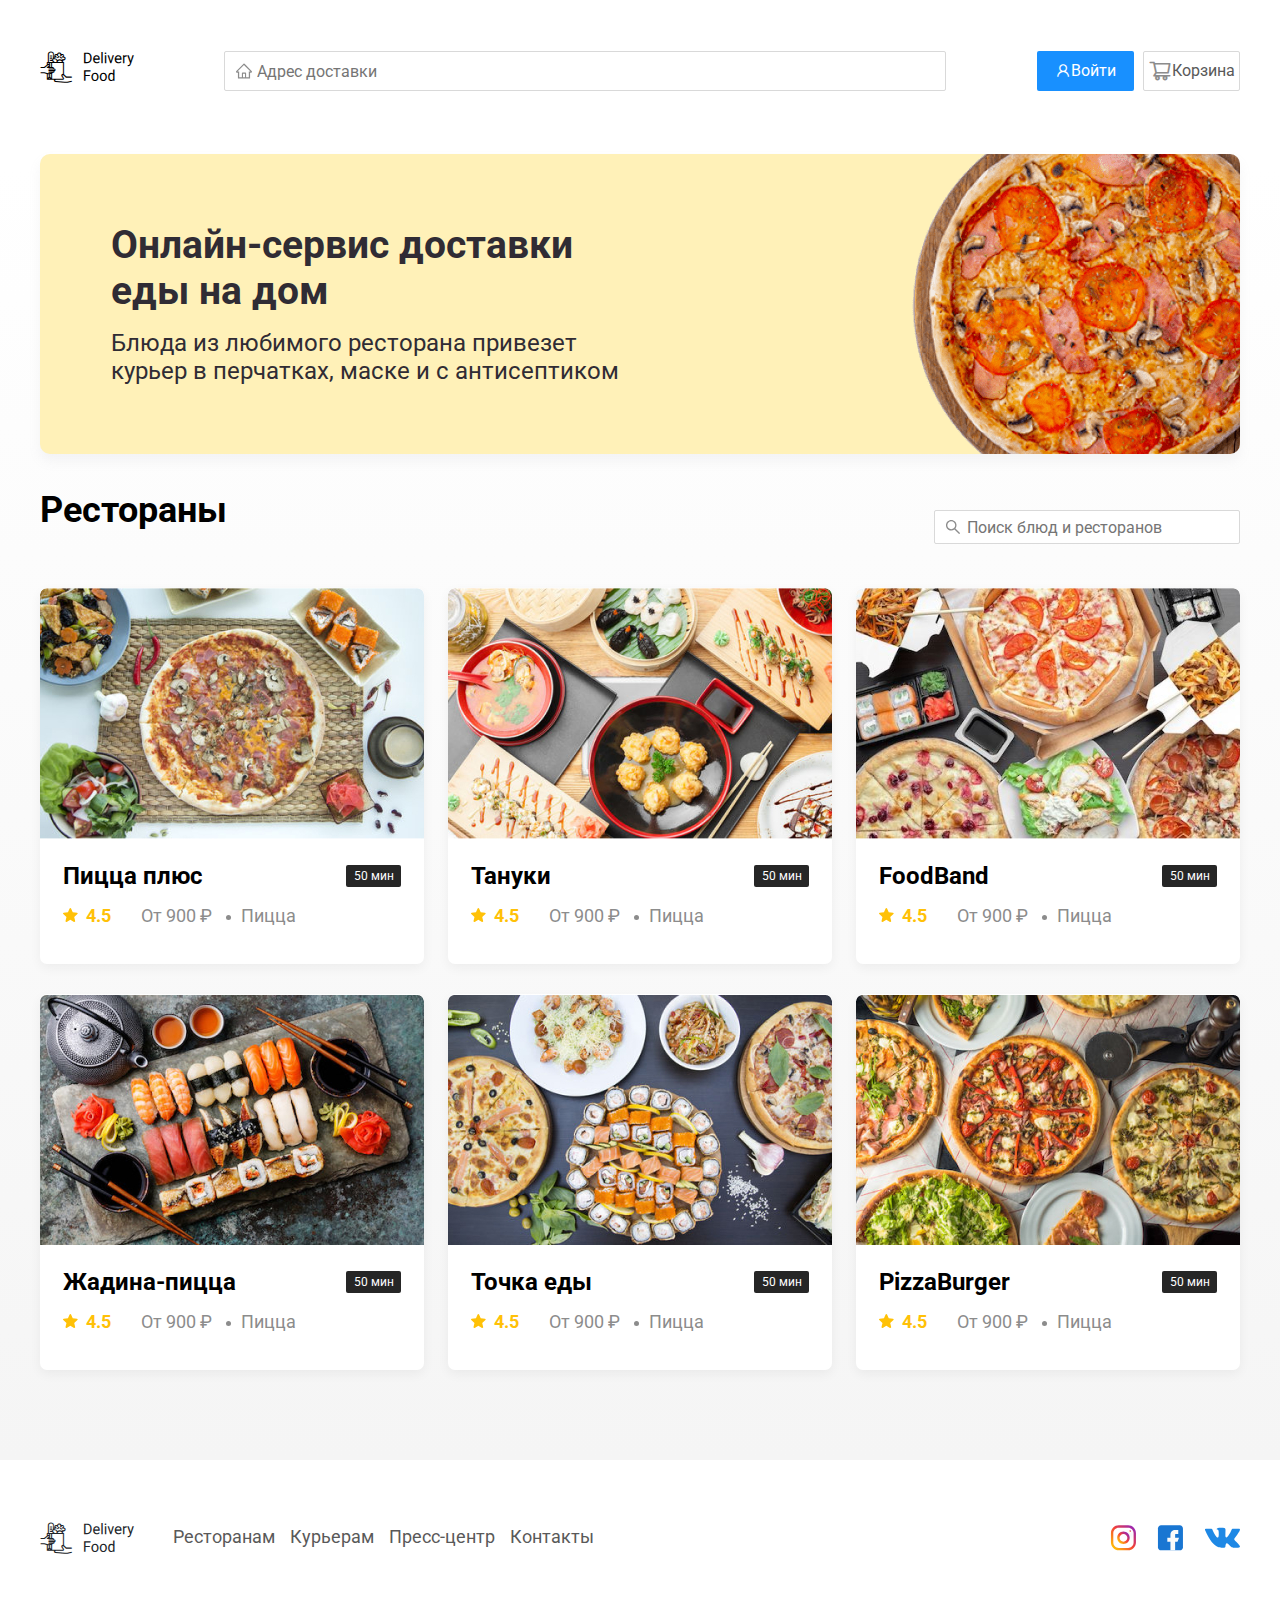
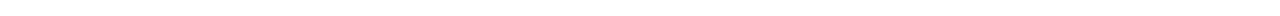
==== index.html @ 780f8e4d "first" ====
<!DOCTYPE html>
<html lang="en">
<head>
    <meta charset="UTF-8">
    <meta name="viewport" content="width=device-width, initial-scale=1.0">
    <link rel="stylesheet" href="css/bootstrap-reboot.css">
    <link rel="stylesheet" href="css/fonts.css">
    <link rel="stylesheet" href="css/normalize.css">
    <link rel="stylesheet" href="css/animate.css">
    <link href="https://fonts.googleapis.com/css2?family=Roboto:wght@400;700&display=swap" rel="stylesheet">
    <link rel="stylesheet" href="css/style.min.css">
    <title>Delivery Food</title>
</head>
<body>
    <header class="header">
        <div class="container">
            <div class="header__wrapper">
                <a href="index.html" class="header__logo animated fadeInRight delay-1s"><span class="icon-logo"></span></a>
                <input type="search" class="input header__input" placeholder="Адрес доставки">
                <div class="header__buttons">
                    <button class="header__buttons__in">
                        <span class="icon-people"></span>Войти
                    </button>
                    <button class="header__buttons__basket" id="shoping-card"><span class="icon-shopping-cart"></span>Корзина</button>
                </div>
            </div>    
        </div>    
    </header>
   <main class="main">
    <div class="container">
        <div class="prom">
            <h1 class="prom__title">Онлайн-сервис доставки еды на дом</h1>
            <h2 class="prom__subtitle">Блюда из любимого ресторана привезет курьер в перчатках, маске и с антисептиком</h2>
        </div>
    </div>
    <section class="res">
        <div class="container">
            <div class="res__row">
                <h2 class="res__header">Рестораны</h2>
                <input type="search" class="input res__input" placeholder="Поиск блюд и ресторанов">
            </div>
            <div class="res__blocks">
                <div class="res__block">
                    <div class="res__block__img"><img src="img/card1.jpg" alt="pizza"></div>
                    <div class="res__block__text">
                        <div class="res__block__trow">
                            <div class="res__block__title">Пицца плюс</div>
                            <div class="res__block__time">50 мин</div>
                        </div>
                        <div class="res__block__content">
                            
                            <span class="res__block__content__mark">4.5</span>
                            <span class="res__block__content__price">От 900 ₽</span>
                            <span class="res__block__content__pizza">Пицца</span>
                        </div>
                    </div>
                </div>
                <div class="res__block">
                    <div class="res__block__img"><img src="img/card2.jpg" alt="pizza"></div>
                    <div class="res__block__text">
                        <div class="res__block__trow">
                            <a href="resturant.html" class="res__block__title">Тануки</a>
                            <div class="res__block__time">50 мин</div>
                        </div>
                        <div class="res__block__content">
                            
                            <span class="res__block__content__mark">4.5</span>
                            <span class="res__block__content__price">От 900 ₽</span>
                            <span class="res__block__content__pizza">Пицца</span>
                        </div>
                    </div>
                </div>
                <div class="res__block">
                    <div class="res__block__img"><img src="img/card3.jpg" alt="pizza"></div>
                    <div class="res__block__text">
                        <div class="res__block__trow">
                            <div class="res__block__title">FoodBand</div>
                            <div class="res__block__time">50 мин</div>
                        </div>
                        <div class="res__block__content">
                            
                            <span class="res__block__content__mark">4.5</span>
                            <span class="res__block__content__price">От 900 ₽</span>
                            <span class="res__block__content__pizza">Пицца</span>
                        </div>
                    </div>
                </div>
                <div class="res__block">
                    <div class="res__block__img"><img src="img/card4.jpg" alt="pizza"></div>
                    <div class="res__block__text">
                        <div class="res__block__trow">
                            <div class="res__block__title">Жадина-пицца</div>
                            <div class="res__block__time">50 мин</div>
                        </div>
                        <div class="res__block__content">
                            
                            <span class="res__block__content__mark">4.5</span>
                            <span class="res__block__content__price">От 900 ₽</span>
                            <span class="res__block__content__pizza">Пицца</span>
                        </div>
                    </div>
                </div>
                <div class="res__block">
                    <div class="res__block__img"><img src="img/card5.jpg" alt="pizza"></div>
                    <div class="res__block__text">
                        <div class="res__block__trow">
                            <div class="res__block__title">Точка еды</div>
                            <div class="res__block__time">50 мин</div>
                        </div>
                        <div class="res__block__content">
                            
                            <span class="res__block__content__mark">4.5</span>
                            <span class="res__block__content__price">От 900 ₽</span>
                            <span class="res__block__content__pizza">Пицца</span>
                        </div>
                    </div>
                </div>
                <div class="res__block">
                    <div class="res__block__img"><img src="img/card6.jpg" alt="pizza"></div>
                    <div class="res__block__text">
                        <div class="res__block__trow">
                            <div class="res__block__title">PizzaBurger</div>
                            <div class="res__block__time">50 мин</div>
                        </div>
                        <div class="res__block__content">
                            
                            <span class="res__block__content__mark">4.5</span>
                            <span class="res__block__content__price">От 900 ₽</span>
                            <span class="res__block__content__pizza">Пицца</span>
                        </div>
                    </div>
                </div>
            </div>
        </div>    
    </section>
   </main>
   <footer class="footer">
       <div class="container">
           <div class="footer__wrapper">
            <div class="footer__contact">
                <span class="icon-logo"></span>
                <ul class="footer__contact">
                    <li><a href="#">Ресторанам</a></li>
                    <li><a href="#">Курьерам</a></li>
                    <li><a href="#">Пресс-центр</a></li>
                    <li><a href="#">Контакты</a></li>
                </ul></div> 
            
            <div class="footer__social">
                <ul class="footer__social">
                    <li><a href="resturant.html"><img src="icons/arr.svg" alt="instagram"></a></li>
                    <li><a href="#"><img src="icons/facebook.svg" alt="facebook"></a></li>
                    <li><a href="#"><img src="icons/arr2.svg" alt="vk"></a></li>
                    
                </ul>
            </div>
           </div>
            
            
        </div> 
   </footer>
   
    

  
    
</body>
</html>
---- css/fonts.css ----
@font-face {
  font-family: 'icomoon';
  src:  url('../fonts/icomoon.eot?ug7f6c');
  src:  url('../fonts/icomoon.eot?ug7f6c#iefix') format('embedded-opentype'),
    url('../fonts/icomoon.ttf?ug7f6c') format('truetype'),
    url('../fonts/icomoon.woff?ug7f6c') format('woff'),
    url('../fonts/icomoon.svg?ug7f6c#icomoon') format('svg');
  font-weight: normal;
  font-style: normal;
  font-display: block;
}

[class^="icon-"], [class*=" icon-"] {
  /* use !important to prevent issues with browser extensions that change fonts */
  font-family: 'icomoon' !important;
  speak-as: none;
  font-style: normal;
  font-weight: normal;
  font-variant: normal;
  text-transform: none;
  line-height: 1;

  /* Better Font Rendering =========== */
  -webkit-font-smoothing: antialiased;
  -moz-osx-font-smoothing: grayscale;
}

.icon-facebook1 .path1:before {
  content: "\e900";
  color: rgb(25, 118, 210);
}
.icon-facebook1 .path2:before {
  content: "\e901";
  margin-left: -1em;
  color: rgb(250, 250, 250);
}
.icon-Group-1:before {
  content: "\e902";
}
.icon-logo:before {
  content: "\e903";
}
.icon-lupa:before {
  content: "\e904";
  color: #8c8c8c;
}
.icon-people:before {
  content: "\e905";
  color: #fff;
}
.icon-shopping-cart:before {
  content: "\e906";
  color: #8c8c8c;
}
.icon-star:before {
  content: "\e907";
  color: #ffc107;
}
.icon-Vector:before {
  content: "\e908";
  color: #8c8c8c;
}
.icon-vk:before {
  content: "\e909";
  color: #1e88e5;
}
---- css/style.min.css ----
*{font-family:Roboto,sans-serif}.container{width:1230px;padding:0 15px;margin:0 auto}.main{background:linear-gradient(180deg,rgba(245,245,245,0) 1.04%,#f5f5f5 100%)}.input{background-color:#fff;border:1px solid #d9d9d9;font-size:16px;border-radius:2px}.header{padding:44px 0 56px 0}.header__wrapper{display:flex;justify-content:space-between;align-items:center}.header__wrapper a{text-decoration:none;color:#000}.header__logo{font-size:36px;color:#000}.header__input{flex:.8;height:40px;background-image:url(../icons/Vector.svg);background-repeat:no-repeat;background-position:left 11px center;padding-left:32px}.header__buttons{display:flex}.header__buttons span{font-size:24px}.header__buttons__in{margin-left:5px}.header__buttons__basket,.header__buttons__in{border:none;display:flex;justify-content:center;align-items:center;width:97px;height:40px;background:#1890ff;border-radius:2px;color:#fff;font-size:16px}.header__buttons__basket{margin-left:9px;background:0 0;color:#595959;border:1px solid #d9d9d9;box-shadow:0 0 2px rgba(0,0,0,.0015)}.prom{height:300px;background:url(../img/pizza.png) top -68px right -185px no-repeat #fff1b8;border-radius:10px;box-shadow:0 7px 12px rgba(158,158,163,.1);padding:68px 0 0 71px}.prom__title{margin:0;width:540px;text-align:left;font-weight:700;font-size:39px;line-height:46px;color:#302c34}.prom__subtitle{margin-top:15px;width:540px;text-align:left;font-size:24px;line-height:28px;color:#302c34;font-weight:400}.header-reg{padding-bottom:0}.res{padding:56px 0 90px 0}.res__row{display:flex;justify-content:space-between}.res__header{line-height:0;font-size:36px;color:#000}.res__input{width:306px;height:34px;background-image:url(../icons/search.svg);background-repeat:no-repeat;background-position:left 10px center;padding-left:32px}.res__blocks{display:flex;justify-content:space-between;margin-top:14px;flex-wrap:wrap}.res__block{box-shadow:0 4px 12px rgba(0,0,0,.05);border-radius:7px;margin-top:30px;width:384px;background:#fff;overflow:hidden}.res__block img{width:100%}.res__block__text{padding:21px 23px 35px 23px}.res__block__trow{display:flex;justify-content:space-between;align-items:center}.res__block__title{font-weight:700;font-size:24px;line-height:32px;color:#000}.res__block__time{display:flex;align-items:center;justify-content:center;width:55px;height:22px;font-weight:400;background:#262626;border-radius:2px;color:#fff;font-size:12px}.res__block__content{margin-top:10px}.res__block__content__mark{font-weight:700;font-size:18px;color:#ffc107;margin-right:26px}.res__block__content__mark::before{content:'';margin-right:7.5px;display:inline-block;width:15px;height:15px;background:url(../icons/star.svg) center center}.res__block__content__price{font-size:18px;color:#8c8c8c}.res__block__content__pizza{font-size:18px;color:#8c8c8c}.res__block__content__pizza::before{content:'';width:5px;height:5px;border-radius:50%;background:#8c8c8c;display:inline-block;vertical-align:middle;margin:0 10px 0 10px}.res .reg-mark{display:inline}.res__reg__header{margin-top:44px}.res__reg__title{font-style:normal;font-weight:700;font-size:36px;margin-right:30px}.res__reg__block-text{padding:0}.res-reg{padding:0 0 112px 0}.reg__block-title{text-align:left;font-style:normal;font-weight:400;font-size:24px;line-height:32px;color:#000}.reg__block-subtitle{margin-top:10px;text-align:left;font-style:normal;font-weight:400;font-size:18px;line-height:21px;color:#8c8c8c}.reg__block-btn{width:124px;height:40px;display:flex;align-items:center;text-align:center;color:#fff}.reg__block-btn__span::before{padding-left:4px;color:#fff}.reg__block-wrapper{margin-top:25px;display:flex;align-items:center}.reg__block-price{font-style:normal;font-weight:700;font-size:20px;line-height:32px;color:#000;padding-left:32px}.footer{padding:60px 0}.footer__wrapper{display:flex;justify-content:space-between;align-items:center}.footer ul{display:flex;list-style-type:none}.footer__contact{display:flex}.footer__contact ul{margin:0 0 0 35px;padding:0}.footer__contact span{font-size:36px}.footer__contact li{padding:6px 15px 0 0}.footer__contact li a{font-style:normal;font-weight:400;font-size:18px;line-height:21px;color:#595959}.footer__social ul{margin:0;padding:0}.footer__social li{padding-left:21px}.modal{overflow:scroll;position:fixed;top:0;left:0;width:100%;height:100%;background:rgba(0,0,0,.4);display:flex;display:none}.modal__open{display:flex}.modal__dialog{max-width:780px;width:95%;min-height:552px;background:#fff;border-radius:5px;margin:auto;padding:40px 45px}.modal__header{display:flex;justify-content:space-between;align-items:center}.modal__title{font-style:normal;font-weight:700;font-size:36px;line-height:42px;color:#000}.modal__close{font-size:36px;border:none;background:0 0}.modal__body{margin-top:45px}.modal__foods-row{display:flex;align-items:flex-start;justify-content:space-between;padding-bottom:10px;border-bottom:1px solid #d9d9d9;margin-bottom:15px}.modal__price{margin-left:auto;margin-right:48px;font-weight:700;font-size:20px;color:#000}.modal__name{font-style:normal;font-weight:400;font-size:18px;color:#000}.modal__btn{font-size:20px;color:#40a9ff;width:41px;height:32px;background:#fff;border:1px solid #40a9ff;border-radius:2px}.modal__calc{margin:0 13px;font-style:normal;font-weight:400;font-size:16px}.modal__footer{margin-top:53px;margin-bottom:43px;display:flex;justify-content:space-between;align-items:center}.modal__footer__price{display:flex;justify-content:center;align-items:center;width:106px;height:54px;background:#262626;border-radius:5px;font-style:normal;font-weight:700;font-size:20px;line-height:23px;color:#fafafa}.modal__footer__btn-ok{margin-left:19px;width:149px;height:40px;font-style:normal;font-weight:400;font-size:16px;line-height:24px}.modal__footer__btn-no{width:88px;height:40px}@media (max-width:1250px){.container{max-width:960px}.res__blocks{justify-content:space-around}.res__header{margin-left:40px}.res__input{margin-right:42px}}@media (max-width:992px){.container{max-width:750px}.header{padding:30px 0}.header-reg{padding:20px 0 0 0}.prom{height:240px;background:url(../img/pizza.png) top -102px right -238px no-repeat #fff1b8;padding:30px 0 0 30px}.prom__title{width:440px;font-size:32px}.prom__subtitle{width:440px;font-size:20px}.res{padding:30px 0 50px 0}.res__header{line-height:23px}.res__blocks{margin-top:0}.res__block{height:340px;flex-basis:47%}.res__block img{width:100%}.res__header{margin-left:10px}.res__input{margin-right:10px}.reg__block{height:400px}.reg__block-title{font-size:20px}.reg__block-subtitle{font-size:15px}}@media (max-width:767px){.container{max-width:576px}.prom{padding:15px 0 0 20px;background:url(../img/pizza.png) top -102px right -326px no-repeat #fff1b8}.prom__title{width:370px;font-size:29px}.prom__subtitle{width:335px;font-size:20px}.res__block__title{font-size:20px}.res__header{font-size:27px}.res__block__content__mark{display:block}.res__block{height:300px}.footer{padding:30px 0}.footer span{display:none}.footer__wrapper{flex-direction:column}.footer__social{margin-top:10px}.res-reg__mark{display:inline}.reg__mark{display:inline}.reg__text{position:relative;height:65%}.reg__block{height:400px}.reg__block-title{font-size:20px}.reg__block-subtitle{font-size:15px}.reg__block-wrapper{position:absolute;bottom:35px}.modal__foods-row{flex-wrap:wrap}.modal__name{width:50%}.modal__price{margin-right:20px}}@media (max-width:575px){.container{max-width:97%}.header{padding:20px 0}.header__wrapper{flex-wrap:wrap}.header__input{order:5;margin-top:15px;min-width:270px;flex:1;height:45px}.header__buttons span{font-size:22px}.header__buttons__basket,.header__buttons__in{width:80px;height:40px;font-size:12px}.prom{height:100%;padding:10px 15px 10px 15px;background:#fff1b8}.prom__title{line-height:1.5;width:100%;text-align:center;font-size:22px}.prom__subtitle{text-align:center;width:100%;font-size:18px}.res{padding:20px 0 50px 0}.res__row{flex-wrap:wrap}.res__header{display:block;width:100%;text-align:center}.res__input{flex:1;margin:12px 0 0 0}.res__block{flex-basis:100%;height:100%}.res__block__content__mark{display:inline}.footer{padding:15px 0}.footer__contact{flex-wrap:wrap;align-items:center;justify-content:space-around}.footer__contact ul{margin:0}.res-reg__mark{display:block}.reg-reg__img{width:75%;display:block;margin:0 auto}.header-reg{padding:20px 0 0 0}.reg .block{height:auto}.reg__block-btn{font-size:14px;width:100px}.reg__mark{display:block}.reg__text{height:auto}.reg__block{height:400px}.reg__block-title{font-size:20px}.reg__block-subtitle{font-size:15px}.reg__block-wrapper{position:static;bottom:10%}.modal__body{margin-top:20px}.modal__title{font-size:28px}.modal__foods-row{flex-wrap:wrap}.modal__name{flex-basis:100%}.modal__price{margin-right:20px}.modal__counter,.modal__price{margin:15px 0 0 0}.modal__footer{margin:40px 0;flex-wrap:wrap}.modal__footer__price{margin:0 auto;flex-basis:60%}.modal__footer__btn{margin:0;margin:0 auto;margin-top:15px}.modal__footer__btn-ok{margin:0;font-size:15px}.modal__footer__btn-no,.modal__footer__btn-ok{width:100px;height:50px}}@media (max-width:450px){.reg-reg__img{width:100%}.reg__block-wrapper{position:static}}
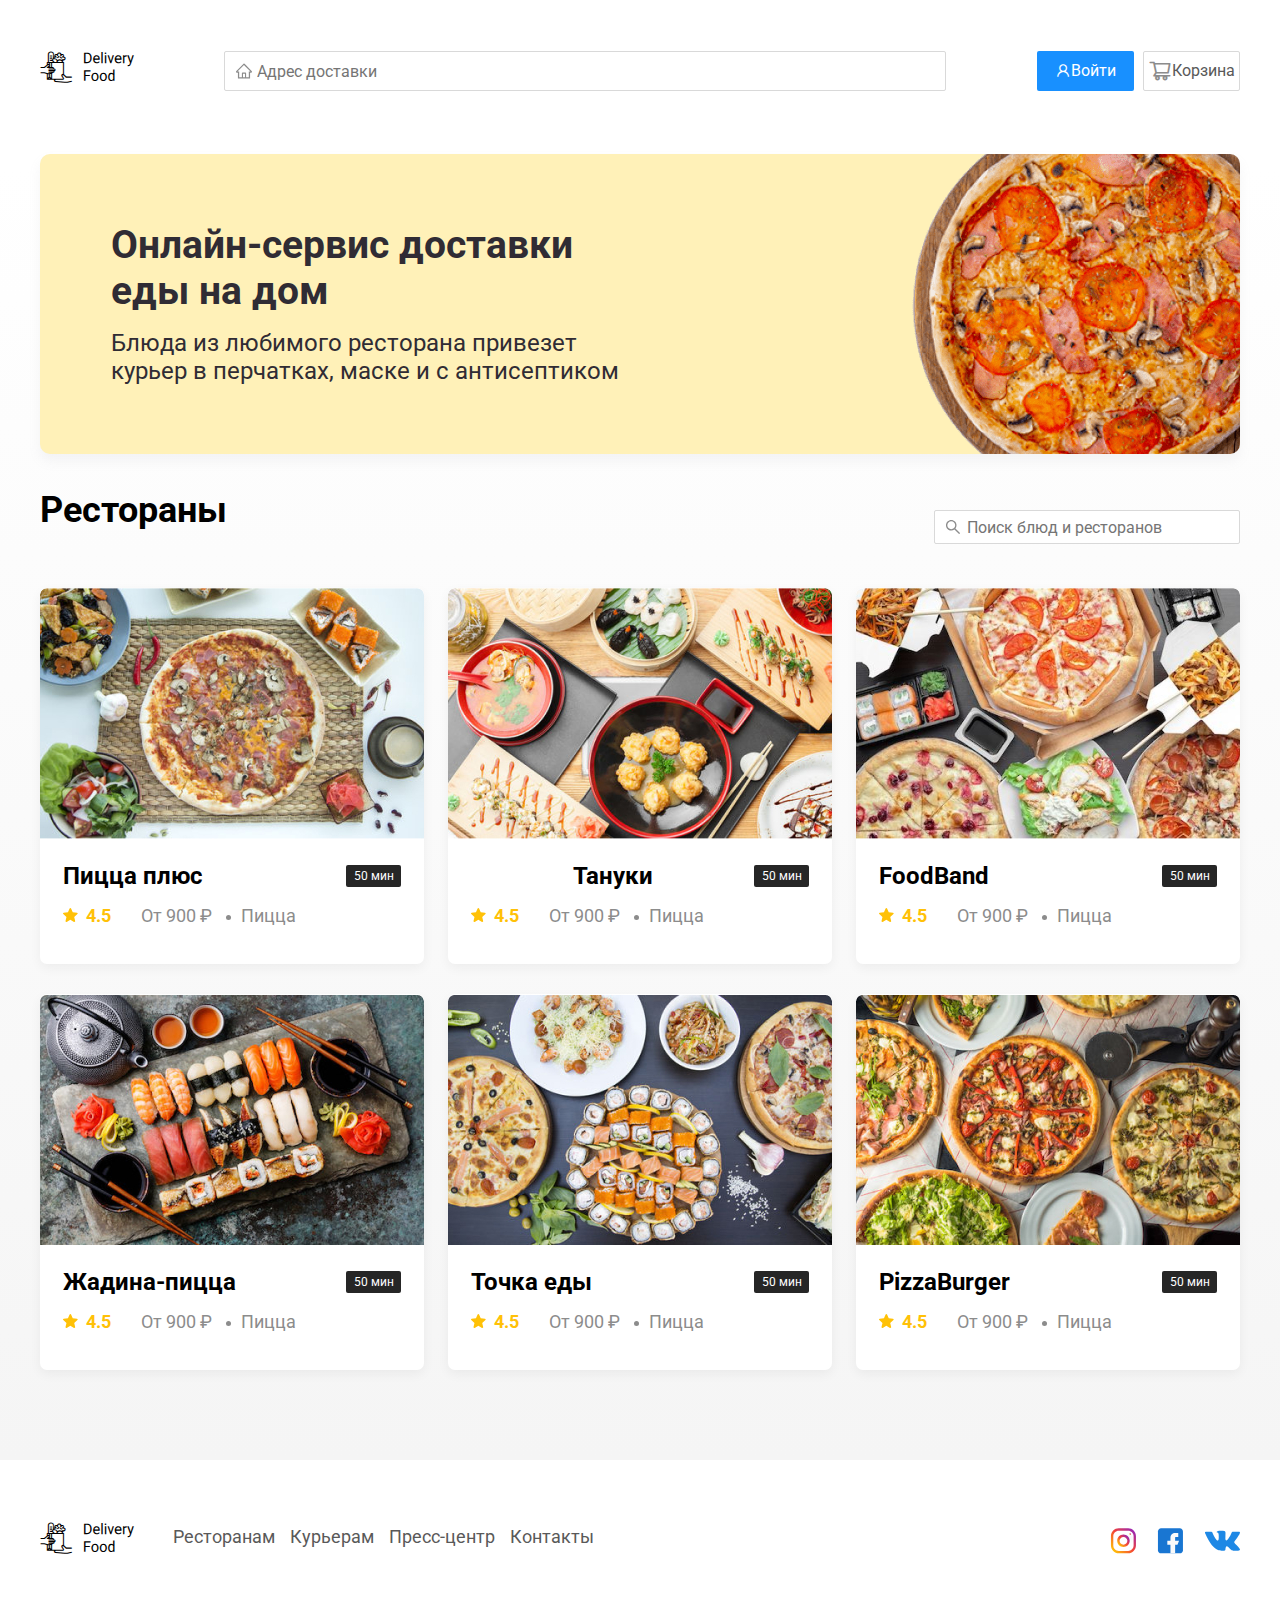
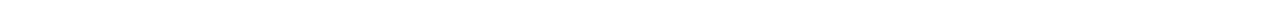
==== commit 4bf279fd: "do animation block and do a teg for blocks" ====
--- a/index.html
+++ b/index.html
@@ -41,8 +41,9 @@
             </div>
             <div class="res__blocks">
                 <div class="res__block">
-                    <div class="res__block__img"><img src="img/card1.jpg" alt="pizza"></div>
-                    <div class="res__block__text">
+                    <a href="resturant.html">
+                        <div class="res__block__img"><img src="img/card1.jpg" alt="pizza"></div>
+                        <div class="res__block__text">
                         <div class="res__block__trow">
                             <div class="res__block__title">Пицца плюс</div>
                             <div class="res__block__time">50 мин</div>
@@ -54,81 +55,93 @@
                             <span class="res__block__content__pizza">Пицца</span>
                         </div>
                     </div>
-                </div>
-                <div class="res__block">
-                    <div class="res__block__img"><img src="img/card2.jpg" alt="pizza"></div>
-                    <div class="res__block__text">
-                        <div class="res__block__trow">
-                            <a href="resturant.html" class="res__block__title">Тануки</a>
-                            <div class="res__block__time">50 мин</div>
-                        </div>
-                        <div class="res__block__content">
-                            
-                            <span class="res__block__content__mark">4.5</span>
-                            <span class="res__block__content__price">От 900 ₽</span>
-                            <span class="res__block__content__pizza">Пицца</span>
-                        </div>
-                    </div>
-                </div>
-                <div class="res__block">
-                    <div class="res__block__img"><img src="img/card3.jpg" alt="pizza"></div>
-                    <div class="res__block__text">
-                        <div class="res__block__trow">
-                            <div class="res__block__title">FoodBand</div>
-                            <div class="res__block__time">50 мин</div>
-                        </div>
-                        <div class="res__block__content">
-                            
-                            <span class="res__block__content__mark">4.5</span>
-                            <span class="res__block__content__price">От 900 ₽</span>
-                            <span class="res__block__content__pizza">Пицца</span>
-                        </div>
-                    </div>
-                </div>
-                <div class="res__block">
-                    <div class="res__block__img"><img src="img/card4.jpg" alt="pizza"></div>
-                    <div class="res__block__text">
-                        <div class="res__block__trow">
-                            <div class="res__block__title">Жадина-пицца</div>
-                            <div class="res__block__time">50 мин</div>
-                        </div>
-                        <div class="res__block__content">
-                            
-                            <span class="res__block__content__mark">4.5</span>
-                            <span class="res__block__content__price">От 900 ₽</span>
-                            <span class="res__block__content__pizza">Пицца</span>
-                        </div>
-                    </div>
-                </div>
-                <div class="res__block">
-                    <div class="res__block__img"><img src="img/card5.jpg" alt="pizza"></div>
-                    <div class="res__block__text">
-                        <div class="res__block__trow">
-                            <div class="res__block__title">Точка еды</div>
-                            <div class="res__block__time">50 мин</div>
-                        </div>
-                        <div class="res__block__content">
-                            
-                            <span class="res__block__content__mark">4.5</span>
-                            <span class="res__block__content__price">От 900 ₽</span>
-                            <span class="res__block__content__pizza">Пицца</span>
-                        </div>
-                    </div>
-                </div>
-                <div class="res__block">
-                    <div class="res__block__img"><img src="img/card6.jpg" alt="pizza"></div>
-                    <div class="res__block__text">
-                        <div class="res__block__trow">
-                            <div class="res__block__title">PizzaBurger</div>
-                            <div class="res__block__time">50 мин</div>
-                        </div>
-                        <div class="res__block__content">
-                            
-                            <span class="res__block__content__mark">4.5</span>
-                            <span class="res__block__content__price">От 900 ₽</span>
-                            <span class="res__block__content__pizza">Пицца</span>
-                        </div>
-                    </div>
+                    </a>
+                    
+                </div>
+                <div class="res__block">
+                    <a href="resturant.html">
+                        <div class="res__block__img"><img src="img/card2.jpg" alt="pizza"></div>
+                        <div class="res__block__text">
+                            <div class="res__block__trow">
+                                <a href="resturant.html" class="res__block__title">Тануки</a>
+                                <div class="res__block__time">50 мин</div>
+                            </div>
+                            <div class="res__block__content">
+                                
+                                <span class="res__block__content__mark">4.5</span>
+                                <span class="res__block__content__price">От 900 ₽</span>
+                                <span class="res__block__content__pizza">Пицца</span>
+                            </div>
+                        </div>
+                    </a>    
+                </div>
+                <div class="res__block">
+                    <a href="resturant.html">
+                        <div class="res__block__img"><img src="img/card3.jpg" alt="pizza"></div>
+                        <div class="res__block__text">
+                            <div class="res__block__trow">
+                                <div class="res__block__title">FoodBand</div>
+                                <div class="res__block__time">50 мин</div>
+                            </div>
+                            <div class="res__block__content">
+                                
+                                <span class="res__block__content__mark">4.5</span>
+                                <span class="res__block__content__price">От 900 ₽</span>
+                                <span class="res__block__content__pizza">Пицца</span>
+                            </div>
+                        </div>
+                    </a>
+                </div>
+                <div class="res__block">
+                    <a href="resturant.html">
+                        <div class="res__block__img"><img src="img/card4.jpg" alt="pizza"></div>
+                        <div class="res__block__text">
+                            <div class="res__block__trow">
+                                <div class="res__block__title">Жадина-пицца</div>
+                                <div class="res__block__time">50 мин</div>
+                            </div>
+                            <div class="res__block__content">
+                                
+                                <span class="res__block__content__mark">4.5</span>
+                                <span class="res__block__content__price">От 900 ₽</span>
+                                <span class="res__block__content__pizza">Пицца</span>
+                            </div>
+                        </div>
+                    </a>
+                </div>
+                <div class="res__block">
+                    <a href="resturant.html">
+                        <div class="res__block__img"><img src="img/card5.jpg" alt="pizza"></div>
+                        <div class="res__block__text">
+                            <div class="res__block__trow">
+                                <div class="res__block__title">Точка еды</div>
+                                <div class="res__block__time">50 мин</div>
+                            </div>
+                            <div class="res__block__content">
+                                
+                                <span class="res__block__content__mark">4.5</span>
+                                <span class="res__block__content__price">От 900 ₽</span>
+                                <span class="res__block__content__pizza">Пицца</span>
+                            </div>
+                        </div>
+                    </a>    
+                </div>
+                <div class="res__block">
+                    <a href="resturant.html">
+                        <div class="res__block__img"><img src="img/card6.jpg" alt="pizza"></div>
+                        <div class="res__block__text">
+                            <div class="res__block__trow">
+                                <div class="res__block__title">PizzaBurger</div>
+                                <div class="res__block__time">50 мин</div>
+                            </div>
+                            <div class="res__block__content">
+                                
+                                <span class="res__block__content__mark">4.5</span>
+                                <span class="res__block__content__price">От 900 ₽</span>
+                                <span class="res__block__content__pizza">Пицца</span>
+                            </div>
+                        </div>
+                    </a>
                 </div>
             </div>
         </div>    
@@ -138,7 +151,7 @@
        <div class="container">
            <div class="footer__wrapper">
             <div class="footer__contact">
-                <span class="icon-logo"></span>
+                <a href="index.html"><span class="icon-logo header__logo"></span></a>
                 <ul class="footer__contact">
                     <li><a href="#">Ресторанам</a></li>
                     <li><a href="#">Курьерам</a></li>
@@ -155,11 +168,82 @@
                 </ul>
             </div>
            </div>
-            
-            
         </div> 
    </footer>
-   
+   <div class="modal">
+    <div class="modal__dialog">
+         <div class="modal__header">
+             <h3 class="modal__title">Корзина</h3>
+             <button class="modal__close">&times;</button>
+         </div>
+         <div class="modal__body">
+             <div class="modal__foods-row">
+                 <span class="modal__name">Ролл угорь стандарт</span>
+                 <strong class="modal__price">250 ₽</strong>
+                 <div class="modal__counter">
+                     <button class="modal__btn">-</button>
+                     <span class="modal__calc">1</span>
+                     <button class="modal__btn">+</button>
+                 </div>  
+             </div>
+             <div class="modal__foods-row">
+                 <span class="modal__name">Ролл угорь стандарт</span>
+                 <strong class="modal__price">250 ₽</strong>
+                 <div class="modal__counter">
+                     <button class="modal__btn">-</button>
+                     <span class="modal__calc">1</span>
+                     <button class="modal__btn">+</button>
+                 </div>  
+             </div>
+             <div class="modal__foods-row">
+                 <span class="modal__name">Ролл угорь стандарт</span>
+                 <strong class="modal__price">250 ₽</strong>
+                 <div class="modal__counter">
+                     <button class="modal__btn">-</button>
+                     <span class="modal__calc">1</span>
+                     <button class="modal__btn">+</button>
+                 </div>  
+             </div>
+             <div class="modal__foods-row">
+                 <span class="modal__name">Ролл угорь стандарт</span>
+                 <strong class="modal__price">250 ₽</strong>
+                 <div class="modal__counter">
+                     <button class="modal__btn">-</button>
+                     <span class="modal__calc">1</span>
+                     <button class="modal__btn">+</button>
+                 </div>  
+             </div>
+             <div class="modal__foods-row">
+                 <span class="modal__name">Ролл угорь стандарт</span>
+                 <strong class="modal__price">250 ₽</strong>
+                 <div class="modal__counter">
+                     <button class="modal__btn">-</button>
+                     <span class="modal__calc">1</span>
+                     <button class="modal__btn">+</button>
+                 </div>  
+             </div>
+             <div class="modal__foods-row">
+                 <span class="modal__name">Ролл угорь стандарт</span>
+                 <strong class="modal__price">250 ₽</strong>
+                 <div class="modal__counter">
+                     <button class="modal__btn">-</button>
+                     <span class="modal__calc">1</span>
+                     <button class="modal__btn">+</button>
+                 </div>  
+             </div>
+             
+
+         </div>
+         <div class="modal__footer">
+             <div class="modal__footer__price">1250 ₽</div>
+             <div class="header__buttons modal__footer__btn">
+                 <button class="header__buttons__in modal__footer__btn-ok">Оформить заказ</button>
+                 <button class="header__buttons__basket modal__footer__btn-no">Отмена</button>
+             </div>
+         </div>
+    </div>
+</div> 
+<script src="js/scripn.js"></script>
     
 
   
--- a/css/style.min.css
+++ b/css/style.min.css
@@ -1 +1 @@
-*{font-family:Roboto,sans-serif}.container{width:1230px;padding:0 15px;margin:0 auto}.main{background:linear-gradient(180deg,rgba(245,245,245,0) 1.04%,#f5f5f5 100%)}.input{background-color:#fff;border:1px solid #d9d9d9;font-size:16px;border-radius:2px}.header{padding:44px 0 56px 0}.header__wrapper{display:flex;justify-content:space-between;align-items:center}.header__wrapper a{text-decoration:none;color:#000}.header__logo{font-size:36px;color:#000}.header__input{flex:.8;height:40px;background-image:url(../icons/Vector.svg);background-repeat:no-repeat;background-position:left 11px center;padding-left:32px}.header__buttons{display:flex}.header__buttons span{font-size:24px}.header__buttons__in{margin-left:5px}.header__buttons__basket,.header__buttons__in{border:none;display:flex;justify-content:center;align-items:center;width:97px;height:40px;background:#1890ff;border-radius:2px;color:#fff;font-size:16px}.header__buttons__basket{margin-left:9px;background:0 0;color:#595959;border:1px solid #d9d9d9;box-shadow:0 0 2px rgba(0,0,0,.0015)}.prom{height:300px;background:url(../img/pizza.png) top -68px right -185px no-repeat #fff1b8;border-radius:10px;box-shadow:0 7px 12px rgba(158,158,163,.1);padding:68px 0 0 71px}.prom__title{margin:0;width:540px;text-align:left;font-weight:700;font-size:39px;line-height:46px;color:#302c34}.prom__subtitle{margin-top:15px;width:540px;text-align:left;font-size:24px;line-height:28px;color:#302c34;font-weight:400}.header-reg{padding-bottom:0}.res{padding:56px 0 90px 0}.res__row{display:flex;justify-content:space-between}.res__header{line-height:0;font-size:36px;color:#000}.res__input{width:306px;height:34px;background-image:url(../icons/search.svg);background-repeat:no-repeat;background-position:left 10px center;padding-left:32px}.res__blocks{display:flex;justify-content:space-between;margin-top:14px;flex-wrap:wrap}.res__block{box-shadow:0 4px 12px rgba(0,0,0,.05);border-radius:7px;margin-top:30px;width:384px;background:#fff;overflow:hidden}.res__block img{width:100%}.res__block__text{padding:21px 23px 35px 23px}.res__block__trow{display:flex;justify-content:space-between;align-items:center}.res__block__title{font-weight:700;font-size:24px;line-height:32px;color:#000}.res__block__time{display:flex;align-items:center;justify-content:center;width:55px;height:22px;font-weight:400;background:#262626;border-radius:2px;color:#fff;font-size:12px}.res__block__content{margin-top:10px}.res__block__content__mark{font-weight:700;font-size:18px;color:#ffc107;margin-right:26px}.res__block__content__mark::before{content:'';margin-right:7.5px;display:inline-block;width:15px;height:15px;background:url(../icons/star.svg) center center}.res__block__content__price{font-size:18px;color:#8c8c8c}.res__block__content__pizza{font-size:18px;color:#8c8c8c}.res__block__content__pizza::before{content:'';width:5px;height:5px;border-radius:50%;background:#8c8c8c;display:inline-block;vertical-align:middle;margin:0 10px 0 10px}.res .reg-mark{display:inline}.res__reg__header{margin-top:44px}.res__reg__title{font-style:normal;font-weight:700;font-size:36px;margin-right:30px}.res__reg__block-text{padding:0}.res-reg{padding:0 0 112px 0}.reg__block-title{text-align:left;font-style:normal;font-weight:400;font-size:24px;line-height:32px;color:#000}.reg__block-subtitle{margin-top:10px;text-align:left;font-style:normal;font-weight:400;font-size:18px;line-height:21px;color:#8c8c8c}.reg__block-btn{width:124px;height:40px;display:flex;align-items:center;text-align:center;color:#fff}.reg__block-btn__span::before{padding-left:4px;color:#fff}.reg__block-wrapper{margin-top:25px;display:flex;align-items:center}.reg__block-price{font-style:normal;font-weight:700;font-size:20px;line-height:32px;color:#000;padding-left:32px}.footer{padding:60px 0}.footer__wrapper{display:flex;justify-content:space-between;align-items:center}.footer ul{display:flex;list-style-type:none}.footer__contact{display:flex}.footer__contact ul{margin:0 0 0 35px;padding:0}.footer__contact span{font-size:36px}.footer__contact li{padding:6px 15px 0 0}.footer__contact li a{font-style:normal;font-weight:400;font-size:18px;line-height:21px;color:#595959}.footer__social ul{margin:0;padding:0}.footer__social li{padding-left:21px}.modal{overflow:scroll;position:fixed;top:0;left:0;width:100%;height:100%;background:rgba(0,0,0,.4);display:flex;display:none}.modal__open{display:flex}.modal__dialog{max-width:780px;width:95%;min-height:552px;background:#fff;border-radius:5px;margin:auto;padding:40px 45px}.modal__header{display:flex;justify-content:space-between;align-items:center}.modal__title{font-style:normal;font-weight:700;font-size:36px;line-height:42px;color:#000}.modal__close{font-size:36px;border:none;background:0 0}.modal__body{margin-top:45px}.modal__foods-row{display:flex;align-items:flex-start;justify-content:space-between;padding-bottom:10px;border-bottom:1px solid #d9d9d9;margin-bottom:15px}.modal__price{margin-left:auto;margin-right:48px;font-weight:700;font-size:20px;color:#000}.modal__name{font-style:normal;font-weight:400;font-size:18px;color:#000}.modal__btn{font-size:20px;color:#40a9ff;width:41px;height:32px;background:#fff;border:1px solid #40a9ff;border-radius:2px}.modal__calc{margin:0 13px;font-style:normal;font-weight:400;font-size:16px}.modal__footer{margin-top:53px;margin-bottom:43px;display:flex;justify-content:space-between;align-items:center}.modal__footer__price{display:flex;justify-content:center;align-items:center;width:106px;height:54px;background:#262626;border-radius:5px;font-style:normal;font-weight:700;font-size:20px;line-height:23px;color:#fafafa}.modal__footer__btn-ok{margin-left:19px;width:149px;height:40px;font-style:normal;font-weight:400;font-size:16px;line-height:24px}.modal__footer__btn-no{width:88px;height:40px}@media (max-width:1250px){.container{max-width:960px}.res__blocks{justify-content:space-around}.res__header{margin-left:40px}.res__input{margin-right:42px}}@media (max-width:992px){.container{max-width:750px}.header{padding:30px 0}.header-reg{padding:20px 0 0 0}.prom{height:240px;background:url(../img/pizza.png) top -102px right -238px no-repeat #fff1b8;padding:30px 0 0 30px}.prom__title{width:440px;font-size:32px}.prom__subtitle{width:440px;font-size:20px}.res{padding:30px 0 50px 0}.res__header{line-height:23px}.res__blocks{margin-top:0}.res__block{height:340px;flex-basis:47%}.res__block img{width:100%}.res__header{margin-left:10px}.res__input{margin-right:10px}.reg__block{height:400px}.reg__block-title{font-size:20px}.reg__block-subtitle{font-size:15px}}@media (max-width:767px){.container{max-width:576px}.prom{padding:15px 0 0 20px;background:url(../img/pizza.png) top -102px right -326px no-repeat #fff1b8}.prom__title{width:370px;font-size:29px}.prom__subtitle{width:335px;font-size:20px}.res__block__title{font-size:20px}.res__header{font-size:27px}.res__block__content__mark{display:block}.res__block{height:300px}.footer{padding:30px 0}.footer span{display:none}.footer__wrapper{flex-direction:column}.footer__social{margin-top:10px}.res-reg__mark{display:inline}.reg__mark{display:inline}.reg__text{position:relative;height:65%}.reg__block{height:400px}.reg__block-title{font-size:20px}.reg__block-subtitle{font-size:15px}.reg__block-wrapper{position:absolute;bottom:35px}.modal__foods-row{flex-wrap:wrap}.modal__name{width:50%}.modal__price{margin-right:20px}}@media (max-width:575px){.container{max-width:97%}.header{padding:20px 0}.header__wrapper{flex-wrap:wrap}.header__input{order:5;margin-top:15px;min-width:270px;flex:1;height:45px}.header__buttons span{font-size:22px}.header__buttons__basket,.header__buttons__in{width:80px;height:40px;font-size:12px}.prom{height:100%;padding:10px 15px 10px 15px;background:#fff1b8}.prom__title{line-height:1.5;width:100%;text-align:center;font-size:22px}.prom__subtitle{text-align:center;width:100%;font-size:18px}.res{padding:20px 0 50px 0}.res__row{flex-wrap:wrap}.res__header{display:block;width:100%;text-align:center}.res__input{flex:1;margin:12px 0 0 0}.res__block{flex-basis:100%;height:100%}.res__block__content__mark{display:inline}.footer{padding:15px 0}.footer__contact{flex-wrap:wrap;align-items:center;justify-content:space-around}.footer__contact ul{margin:0}.res-reg__mark{display:block}.reg-reg__img{width:75%;display:block;margin:0 auto}.header-reg{padding:20px 0 0 0}.reg .block{height:auto}.reg__block-btn{font-size:14px;width:100px}.reg__mark{display:block}.reg__text{height:auto}.reg__block{height:400px}.reg__block-title{font-size:20px}.reg__block-subtitle{font-size:15px}.reg__block-wrapper{position:static;bottom:10%}.modal__body{margin-top:20px}.modal__title{font-size:28px}.modal__foods-row{flex-wrap:wrap}.modal__name{flex-basis:100%}.modal__price{margin-right:20px}.modal__counter,.modal__price{margin:15px 0 0 0}.modal__footer{margin:40px 0;flex-wrap:wrap}.modal__footer__price{margin:0 auto;flex-basis:60%}.modal__footer__btn{margin:0;margin:0 auto;margin-top:15px}.modal__footer__btn-ok{margin:0;font-size:15px}.modal__footer__btn-no,.modal__footer__btn-ok{width:100px;height:50px}}@media (max-width:450px){.reg-reg__img{width:100%}.reg__block-wrapper{position:static}}+*{font-family:Roboto,sans-serif}.container{width:1230px;padding:0 15px;margin:0 auto}.main{background:linear-gradient(180deg,rgba(245,245,245,0) 1.04%,#f5f5f5 100%)}.input{background-color:#fff;border:1px solid #d9d9d9;font-size:16px;border-radius:2px}.header{padding:44px 0 56px 0}.header__wrapper{display:flex;justify-content:space-between;align-items:center}.header__wrapper a{text-decoration:none;color:#000}.header__logo{font-size:36px;color:#000;text-decoration:none}.header__input{flex:.8;height:40px;background-image:url(../icons/Vector.svg);background-repeat:no-repeat;background-position:left 11px center;padding-left:32px}.header__buttons{display:flex}.header__buttons span{font-size:24px}.header__buttons__in{margin-left:5px}.header__buttons__basket,.header__buttons__in{border:none;display:flex;justify-content:center;align-items:center;width:97px;height:40px;background:#1890ff;border-radius:2px;color:#fff;font-size:16px}.header__buttons__basket{margin-left:9px;background:0 0;color:#595959;border:1px solid #d9d9d9;box-shadow:0 0 2px rgba(0,0,0,.0015)}.prom{height:300px;background:url(../img/pizza.png) top -68px right -185px no-repeat #fff1b8;border-radius:10px;box-shadow:0 7px 12px rgba(158,158,163,.1);padding:68px 0 0 71px}.prom__title{margin:0;width:540px;text-align:left;font-weight:700;font-size:39px;line-height:46px;color:#302c34}.prom__subtitle{margin-top:15px;width:540px;text-align:left;font-size:24px;line-height:28px;color:#302c34;font-weight:400}.header-reg{padding-bottom:0}.res{padding:56px 0 90px 0}.res__row{display:flex;justify-content:space-between}.res__header{line-height:0;font-size:36px;color:#000}.res__input{width:306px;height:34px;background-image:url(../icons/search.svg);background-repeat:no-repeat;background-position:left 10px center;padding-left:32px}.res__blocks{display:flex;justify-content:space-between;margin-top:14px;flex-wrap:wrap}.res__blocks a{text-decoration:none}.res__block{box-shadow:0 4px 12px rgba(0,0,0,.05);border-radius:7px;margin-top:30px;width:384px;background:#fff;overflow:hidden;transition:all .3s}.res__block img{width:100%}.res__block__text{padding:21px 23px 35px 23px}.res__block__trow{display:flex;justify-content:space-between;align-items:center}.res__block__title{font-weight:700;font-size:24px;line-height:32px;color:#000}.res__block__time{display:flex;align-items:center;justify-content:center;width:55px;height:22px;font-weight:400;background:#262626;border-radius:2px;color:#fff;font-size:12px}.res__block__content{margin-top:10px}.res__block__content__mark{font-weight:700;font-size:18px;color:#ffc107;margin-right:26px}.res__block__content__mark::before{content:'';margin-right:7.5px;display:inline-block;width:15px;height:15px;background:url(../icons/star.svg) center center}.res__block__content__price{font-size:18px;color:#8c8c8c}.res__block__content__pizza{font-size:18px;color:#8c8c8c}.res__block__content__pizza::before{content:'';width:5px;height:5px;border-radius:50%;background:#8c8c8c;display:inline-block;vertical-align:middle;margin:0 10px 0 10px}.res__block:hover{transform:scale(1.1,1.1)}.res .reg-mark{display:inline}.res__reg__header{margin-top:44px}.res__reg__title{font-style:normal;font-weight:700;font-size:36px;margin-right:30px}.res__reg__block-text{padding:0}.res-reg{padding:0 0 112px 0}.reg__block-title{text-align:left;font-style:normal;font-weight:400;font-size:24px;line-height:32px;color:#000}.reg__block-subtitle{margin-top:10px;text-align:left;font-style:normal;font-weight:400;font-size:18px;line-height:21px;color:#8c8c8c}.reg__block-btn{width:124px;height:40px;display:flex;align-items:center;text-align:center;color:#fff}.reg__block-btn__span::before{padding-left:4px;color:#fff}.reg__block-wrapper{margin-top:25px;display:flex;align-items:center}.reg__block-price{font-style:normal;font-weight:700;font-size:20px;line-height:32px;color:#000;padding-left:32px}.footer{padding:60px 0}.footer__wrapper{display:flex;justify-content:space-between;align-items:center}.footer ul{display:flex;list-style-type:none}.footer__contact{display:flex}.footer__contact ul{margin:0 0 0 35px;padding:0}.footer__contact span{font-size:36px}.footer__contact li{padding:6px 15px 0 0}.footer__contact li a{font-style:normal;font-weight:400;font-size:18px;line-height:21px;color:#595959}.footer__social ul{margin:0;padding:0}.footer__social li{padding-left:21px}.modal{overflow:scroll;position:fixed;top:0;left:0;width:100%;height:100%;background:rgba(0,0,0,.4);display:flex;display:none}.modal__open{display:flex}.modal__dialog{max-width:780px;width:95%;min-height:552px;background:#fff;border-radius:5px;margin:auto;padding:40px 45px}.modal__header{display:flex;justify-content:space-between;align-items:center}.modal__title{font-style:normal;font-weight:700;font-size:36px;line-height:42px;color:#000}.modal__close{font-size:36px;border:none;background:0 0}.modal__body{margin-top:45px}.modal__foods-row{display:flex;align-items:flex-start;justify-content:space-between;padding-bottom:10px;border-bottom:1px solid #d9d9d9;margin-bottom:15px}.modal__price{margin-left:auto;margin-right:48px;font-weight:700;font-size:20px;color:#000}.modal__name{font-style:normal;font-weight:400;font-size:18px;color:#000}.modal__btn{font-size:20px;color:#40a9ff;width:41px;height:32px;background:#fff;border:1px solid #40a9ff;border-radius:2px}.modal__calc{margin:0 13px;font-style:normal;font-weight:400;font-size:16px}.modal__footer{margin-top:53px;margin-bottom:43px;display:flex;justify-content:space-between;align-items:center}.modal__footer__price{display:flex;justify-content:center;align-items:center;width:106px;height:54px;background:#262626;border-radius:5px;font-style:normal;font-weight:700;font-size:20px;line-height:23px;color:#fafafa}.modal__footer__btn-ok{margin-left:19px;width:149px;height:40px;font-style:normal;font-weight:400;font-size:16px;line-height:24px}.modal__footer__btn-no{width:88px;height:40px}@media (max-width:1250px){.container{max-width:960px}.res__blocks{justify-content:space-around}.res__header{margin-left:40px}.res__input{margin-right:42px}}@media (max-width:992px){.container{max-width:750px}.header{padding:30px 0}.header-reg{padding:20px 0 0 0}.prom{height:240px;background:url(../img/pizza.png) top -102px right -238px no-repeat #fff1b8;padding:30px 0 0 30px}.prom__title{width:440px;font-size:32px}.prom__subtitle{width:440px;font-size:20px}.res{padding:30px 0 50px 0}.res__header{line-height:23px}.res__blocks{margin-top:0}.res__block{height:340px;flex-basis:47%}.res__block img{width:100%}.res__header{margin-left:10px}.res__input{margin-right:10px}.reg__block{height:400px}.reg__block-title{font-size:20px}.reg__block-subtitle{font-size:15px}}@media (max-width:767px){.container{max-width:576px}.prom{padding:15px 0 0 20px;background:url(../img/pizza.png) top -102px right -326px no-repeat #fff1b8}.prom__title{width:370px;font-size:29px}.prom__subtitle{width:335px;font-size:20px}.res__block__title{font-size:20px}.res__header{font-size:27px}.res__block__content__mark{display:block}.res__block{height:300px}.footer{padding:30px 0}.footer span{display:none}.footer__wrapper{flex-direction:column}.footer__social{margin-top:10px}.res-reg__mark{display:inline}.reg__mark{display:inline}.reg__text{position:relative;height:65%}.reg__block{height:400px}.reg__block-title{font-size:20px}.reg__block-subtitle{font-size:15px}.reg__block-wrapper{position:absolute;bottom:35px}.modal__foods-row{flex-wrap:wrap}.modal__name{width:50%}.modal__price{margin-right:20px}}@media (max-width:575px){.container{max-width:97%}.header{padding:20px 0}.header__wrapper{flex-wrap:wrap}.header__input{order:5;margin-top:15px;min-width:270px;flex:1;height:45px}.header__buttons span{font-size:22px}.header__buttons__basket,.header__buttons__in{width:80px;height:40px;font-size:12px}.prom{height:100%;padding:10px 15px 10px 15px;background:#fff1b8}.prom__title{line-height:1.5;width:100%;text-align:center;font-size:22px}.prom__subtitle{text-align:center;width:100%;font-size:18px}.res{padding:20px 0 50px 0}.res__row{flex-wrap:wrap}.res__header{display:block;width:100%;text-align:center}.res__input{flex:1;margin:12px 0 0 0}.res__block{flex-basis:100%;height:100%}.res__block__content__mark{display:inline}.footer{padding:15px 0}.footer__contact{flex-wrap:wrap;align-items:center;justify-content:space-around}.footer__contact ul{margin:0}.res-reg__mark{display:block}.reg-reg__img{width:75%;display:block;margin:0 auto}.header-reg{padding:20px 0 0 0}.reg .block{height:auto}.reg__block-btn{font-size:14px;width:100px}.reg__mark{display:block}.reg__text{height:auto}.reg__block{height:400px}.reg__block-title{font-size:20px}.reg__block-subtitle{font-size:15px}.reg__block-wrapper{position:static;bottom:10%}.modal__body{margin-top:20px}.modal__title{font-size:28px}.modal__foods-row{flex-wrap:wrap}.modal__name{flex-basis:100%}.modal__price{margin-right:20px}.modal__counter,.modal__price{margin:15px 0 0 0}.modal__footer{margin:40px 0;flex-wrap:wrap}.modal__footer__price{margin:0 auto;flex-basis:60%}.modal__footer__btn{margin:0;margin:0 auto;margin-top:15px}.modal__footer__btn-ok{margin:0;font-size:15px}.modal__footer__btn-no,.modal__footer__btn-ok{width:100px;height:50px}}@media (max-width:450px){.reg-reg__img{width:100%}.reg__block-wrapper{position:static}}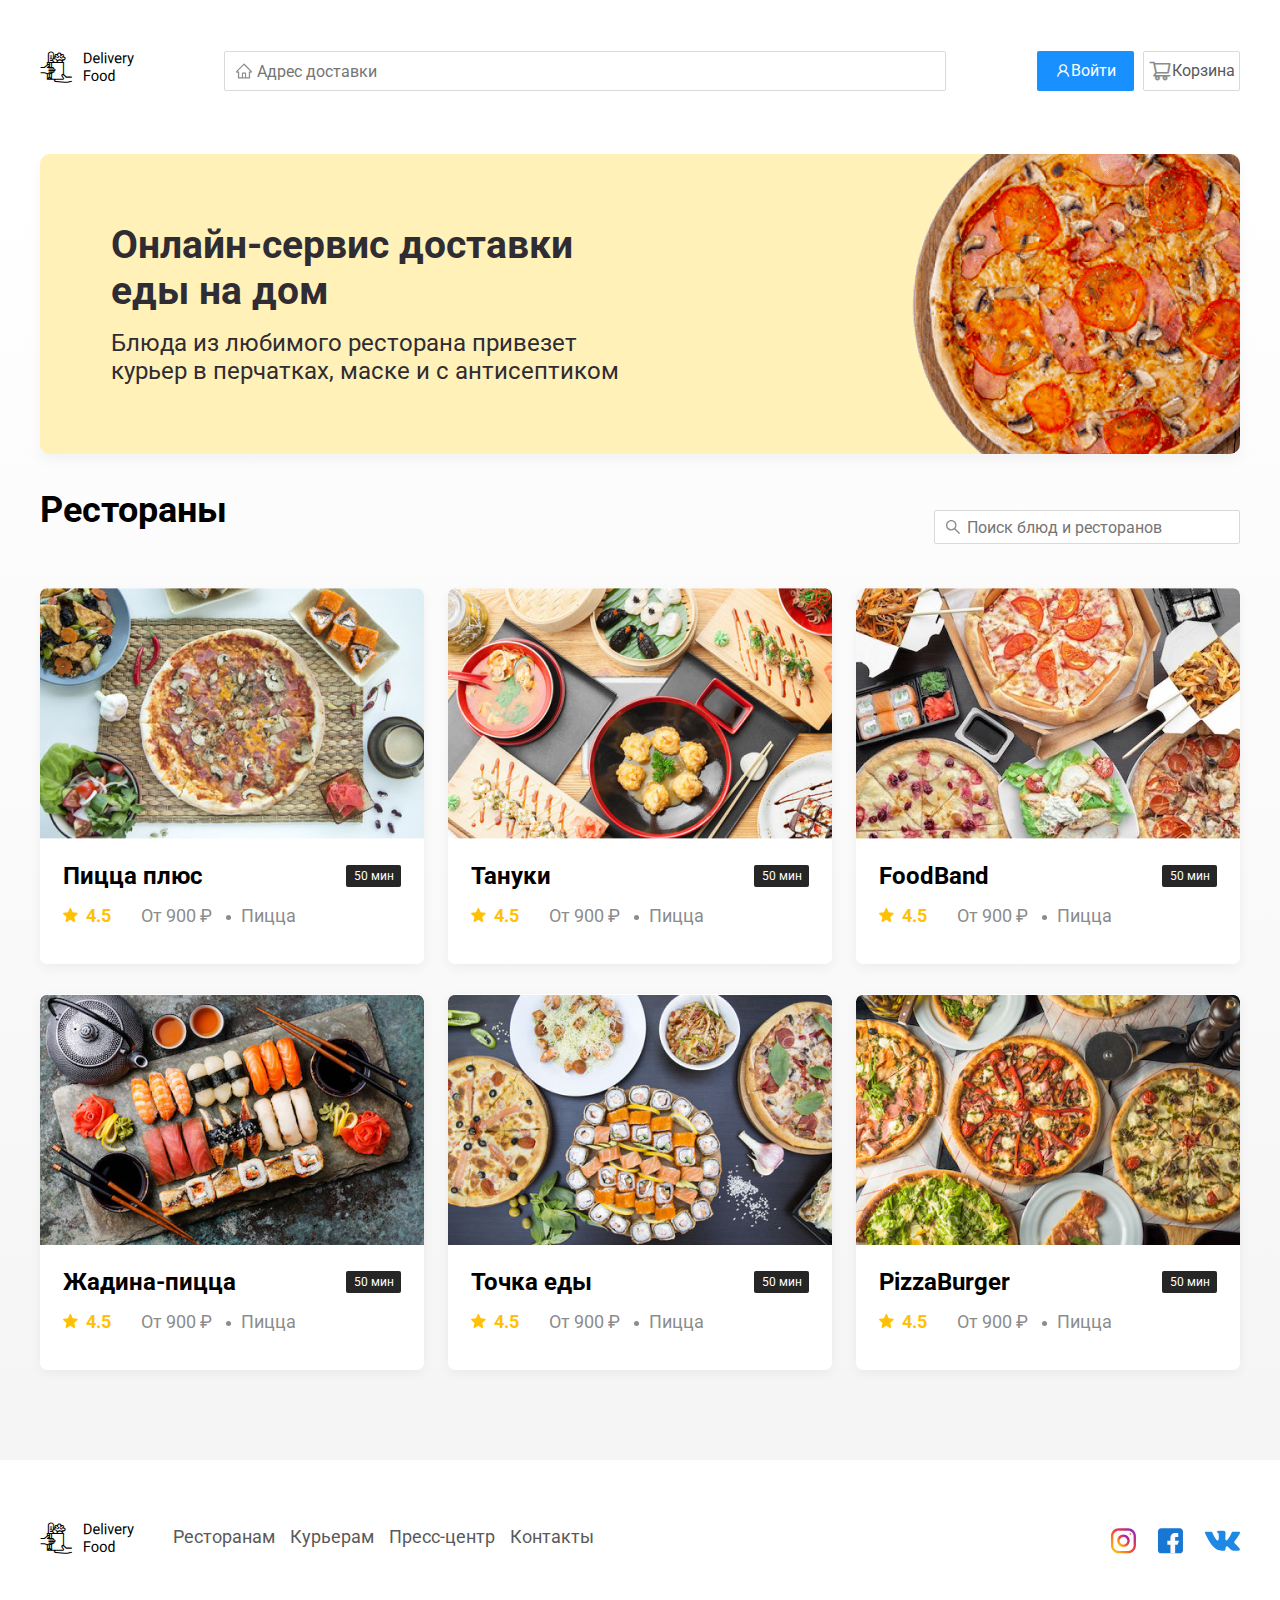
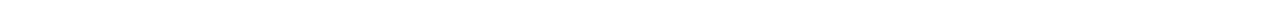
==== commit 9b2e796a: "debug Tanuku" ====
--- a/index.html
+++ b/index.html
@@ -63,7 +63,7 @@
                         <div class="res__block__img"><img src="img/card2.jpg" alt="pizza"></div>
                         <div class="res__block__text">
                             <div class="res__block__trow">
-                                <a href="resturant.html" class="res__block__title">Тануки</a>
+                                <div class="res__block__title">Тануки</div>
                                 <div class="res__block__time">50 мин</div>
                             </div>
                             <div class="res__block__content">
